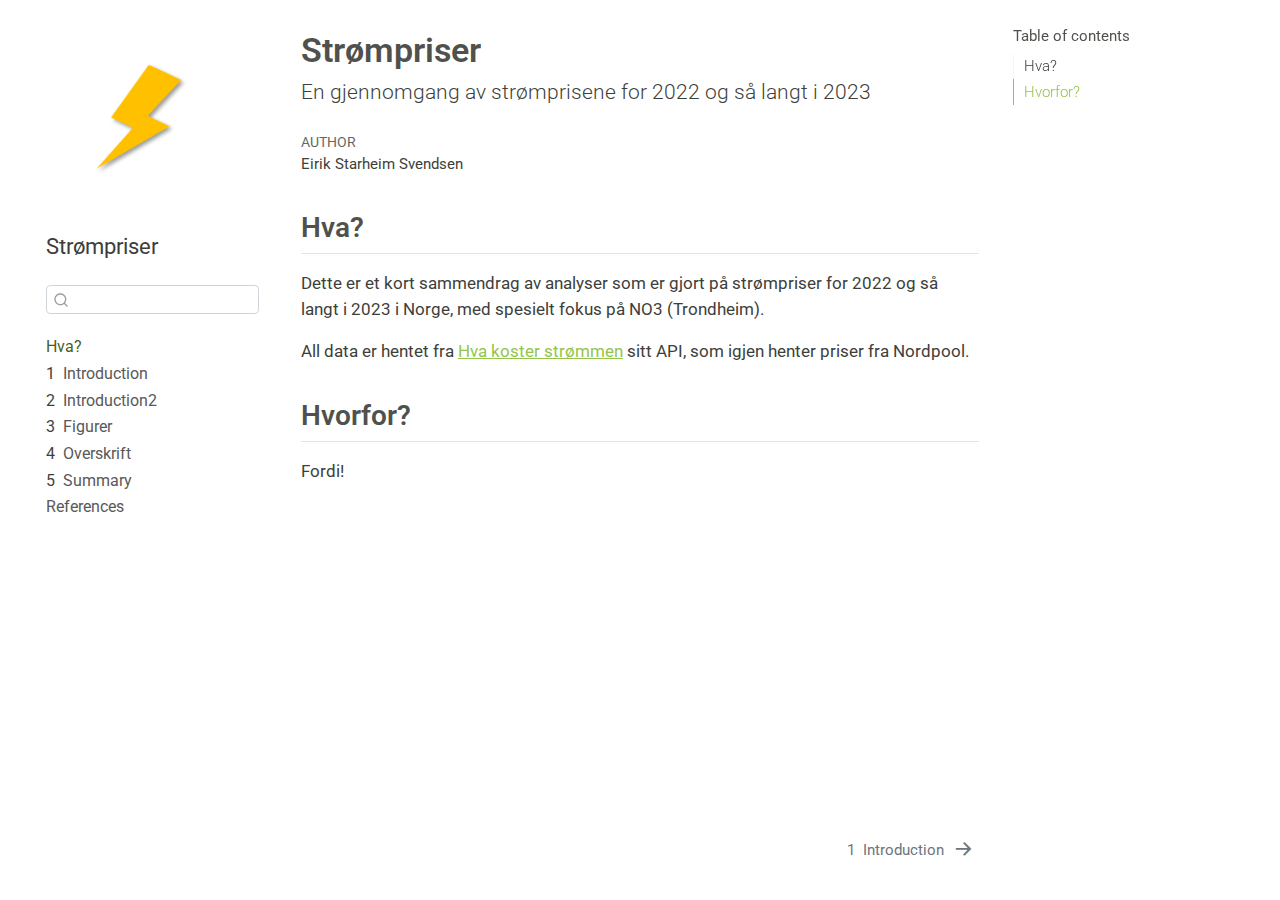
==== docs/index.html @ 147bde16 "Initial commit" ====
<!DOCTYPE html>
<html xmlns="http://www.w3.org/1999/xhtml" lang="en" xml:lang="en"><head>

<meta charset="utf-8">
<meta name="generator" content="quarto-1.3.313">

<meta name="viewport" content="width=device-width, initial-scale=1.0, user-scalable=yes">

<meta name="author" content="Eirik Starheim Svendsen">

<title>Strømpriser</title>
<style>
code{white-space: pre-wrap;}
span.smallcaps{font-variant: small-caps;}
div.columns{display: flex; gap: min(4vw, 1.5em);}
div.column{flex: auto; overflow-x: auto;}
div.hanging-indent{margin-left: 1.5em; text-indent: -1.5em;}
ul.task-list{list-style: none;}
ul.task-list li input[type="checkbox"] {
  width: 0.8em;
  margin: 0 0.8em 0.2em -1em; /* quarto-specific, see https://github.com/quarto-dev/quarto-cli/issues/4556 */ 
  vertical-align: middle;
}
</style>


<script src="site_libs/quarto-nav/quarto-nav.js"></script>
<script src="site_libs/quarto-nav/headroom.min.js"></script>
<script src="site_libs/clipboard/clipboard.min.js"></script>
<script src="site_libs/quarto-search/autocomplete.umd.js"></script>
<script src="site_libs/quarto-search/fuse.min.js"></script>
<script src="site_libs/quarto-search/quarto-search.js"></script>
<meta name="quarto:offset" content="./">
<link href="./intro.html" rel="next">
<script src="site_libs/quarto-html/quarto.js"></script>
<script src="site_libs/quarto-html/popper.min.js"></script>
<script src="site_libs/quarto-html/tippy.umd.min.js"></script>
<script src="site_libs/quarto-html/anchor.min.js"></script>
<link href="site_libs/quarto-html/tippy.css" rel="stylesheet">
<link href="site_libs/quarto-html/quarto-syntax-highlighting.css" rel="stylesheet" id="quarto-text-highlighting-styles">
<script src="site_libs/bootstrap/bootstrap.min.js"></script>
<link href="site_libs/bootstrap/bootstrap-icons.css" rel="stylesheet">
<link href="site_libs/bootstrap/bootstrap.min.css" rel="stylesheet" id="quarto-bootstrap" data-mode="light">
<script id="quarto-search-options" type="application/json">{
  "location": "sidebar",
  "copy-button": false,
  "collapse-after": 3,
  "panel-placement": "start",
  "type": "textbox",
  "limit": 20,
  "language": {
    "search-no-results-text": "No results",
    "search-matching-documents-text": "matching documents",
    "search-copy-link-title": "Copy link to search",
    "search-hide-matches-text": "Hide additional matches",
    "search-more-match-text": "more match in this document",
    "search-more-matches-text": "more matches in this document",
    "search-clear-button-title": "Clear",
    "search-detached-cancel-button-title": "Cancel",
    "search-submit-button-title": "Submit"
  }
}</script>


</head>

<body class="nav-sidebar floating">

<div id="quarto-search-results"></div>
  <header id="quarto-header" class="headroom fixed-top">
  <nav class="quarto-secondary-nav">
    <div class="container-fluid d-flex">
      <button type="button" class="quarto-btn-toggle btn" data-bs-toggle="collapse" data-bs-target="#quarto-sidebar,#quarto-sidebar-glass" aria-controls="quarto-sidebar" aria-expanded="false" aria-label="Toggle sidebar navigation" onclick="if (window.quartoToggleHeadroom) { window.quartoToggleHeadroom(); }">
        <i class="bi bi-layout-text-sidebar-reverse"></i>
      </button>
      <nav class="quarto-page-breadcrumbs" aria-label="breadcrumb"><ol class="breadcrumb"><li class="breadcrumb-item"><a href="./index.html">Hva?</a></li></ol></nav>
      <a class="flex-grow-1" role="button" data-bs-toggle="collapse" data-bs-target="#quarto-sidebar,#quarto-sidebar-glass" aria-controls="quarto-sidebar" aria-expanded="false" aria-label="Toggle sidebar navigation" onclick="if (window.quartoToggleHeadroom) { window.quartoToggleHeadroom(); }">      
      </a>
      <button type="button" class="btn quarto-search-button" aria-label="Search" onclick="window.quartoOpenSearch();">
        <i class="bi bi-search"></i>
      </button>
    </div>
  </nav>
</header>
<!-- content -->
<div id="quarto-content" class="quarto-container page-columns page-rows-contents page-layout-article">
<!-- sidebar -->
  <nav id="quarto-sidebar" class="sidebar collapse collapse-horizontal sidebar-navigation floating overflow-auto">
    <div class="pt-lg-2 mt-2 text-left sidebar-header sidebar-header-stacked">
      <a href="./index.html" class="sidebar-logo-link">
      <img src="./logo.png" alt="" class="sidebar-logo py-0 d-lg-inline d-none">
      </a>
    <div class="sidebar-title mb-0 py-0">
      <a href="./">Strømpriser</a> 
    </div>
      </div>
        <div class="mt-2 flex-shrink-0 align-items-center">
        <div class="sidebar-search">
        <div id="quarto-search" class="" title="Search"></div>
        </div>
        </div>
    <div class="sidebar-menu-container"> 
    <ul class="list-unstyled mt-1">
        <li class="sidebar-item">
  <div class="sidebar-item-container"> 
  <a href="./index.html" class="sidebar-item-text sidebar-link active">
 <span class="menu-text">Hva?</span></a>
  </div>
</li>
        <li class="sidebar-item">
  <div class="sidebar-item-container"> 
  <a href="./intro.html" class="sidebar-item-text sidebar-link">
 <span class="menu-text"><span class="chapter-number">1</span>&nbsp; <span class="chapter-title">Introduction</span></span></a>
  </div>
</li>
        <li class="sidebar-item">
  <div class="sidebar-item-container"> 
  <a href="./intro2.html" class="sidebar-item-text sidebar-link">
 <span class="menu-text"><span class="chapter-number">2</span>&nbsp; <span class="chapter-title">Introduction2</span></span></a>
  </div>
</li>
        <li class="sidebar-item">
  <div class="sidebar-item-container"> 
  <a href="./strom.html" class="sidebar-item-text sidebar-link">
 <span class="menu-text"><span class="chapter-number">3</span>&nbsp; <span class="chapter-title">Figurer</span></span></a>
  </div>
</li>
        <li class="sidebar-item">
  <div class="sidebar-item-container"> 
  <a href="./stream.html" class="sidebar-item-text sidebar-link">
 <span class="menu-text"><span class="chapter-number">4</span>&nbsp; <span class="chapter-title">Overskrift</span></span></a>
  </div>
</li>
        <li class="sidebar-item">
  <div class="sidebar-item-container"> 
  <a href="./summary.html" class="sidebar-item-text sidebar-link">
 <span class="menu-text"><span class="chapter-number">5</span>&nbsp; <span class="chapter-title">Summary</span></span></a>
  </div>
</li>
        <li class="sidebar-item">
  <div class="sidebar-item-container"> 
  <a href="./references.html" class="sidebar-item-text sidebar-link">
 <span class="menu-text">References</span></a>
  </div>
</li>
    </ul>
    </div>
</nav>
<div id="quarto-sidebar-glass" data-bs-toggle="collapse" data-bs-target="#quarto-sidebar,#quarto-sidebar-glass"></div>
<!-- margin-sidebar -->
    <div id="quarto-margin-sidebar" class="sidebar margin-sidebar">
        <nav id="TOC" role="doc-toc" class="toc-active">
    <h2 id="toc-title">Table of contents</h2>
   
  <ul>
  <li><a href="#hva" id="toc-hva" class="nav-link active" data-scroll-target="#hva">Hva?</a></li>
  <li><a href="#hvorfor" id="toc-hvorfor" class="nav-link" data-scroll-target="#hvorfor">Hvorfor?</a></li>
  </ul>
</nav>
    </div>
<!-- main -->
<main class="content" id="quarto-document-content">

<header id="title-block-header" class="quarto-title-block default">
<div class="quarto-title">
<h1 class="title">Strømpriser</h1>
<p class="subtitle lead">En gjennomgang av strømprisene for 2022 og så langt i 2023</p>
</div>



<div class="quarto-title-meta">

    <div>
    <div class="quarto-title-meta-heading">Author</div>
    <div class="quarto-title-meta-contents">
             <p>Eirik Starheim Svendsen </p>
          </div>
  </div>
    
  
    
  </div>
  

</header>

<section id="hva" class="level2 unnumbered">
<h2 class="unnumbered anchored" data-anchor-id="hva">Hva?</h2>
<p>Dette er et kort sammendrag av analyser som er gjort på strømpriser for 2022 og så langt i 2023 i Norge, med spesielt fokus på NO3 (Trondheim).</p>
<p>All data er hentet fra <a href="www.hvakosterstrommen.no">Hva koster strømmen</a> sitt API, som igjen henter priser fra Nordpool.</p>
</section>
<section id="hvorfor" class="level2">
<h2 class="anchored" data-anchor-id="hvorfor">Hvorfor?</h2>
<p>Fordi!</p>


</section>

</main> <!-- /main -->
<script id="quarto-html-after-body" type="application/javascript">
window.document.addEventListener("DOMContentLoaded", function (event) {
  const toggleBodyColorMode = (bsSheetEl) => {
    const mode = bsSheetEl.getAttribute("data-mode");
    const bodyEl = window.document.querySelector("body");
    if (mode === "dark") {
      bodyEl.classList.add("quarto-dark");
      bodyEl.classList.remove("quarto-light");
    } else {
      bodyEl.classList.add("quarto-light");
      bodyEl.classList.remove("quarto-dark");
    }
  }
  const toggleBodyColorPrimary = () => {
    const bsSheetEl = window.document.querySelector("link#quarto-bootstrap");
    if (bsSheetEl) {
      toggleBodyColorMode(bsSheetEl);
    }
  }
  toggleBodyColorPrimary();  
  const icon = "";
  const anchorJS = new window.AnchorJS();
  anchorJS.options = {
    placement: 'right',
    icon: icon
  };
  anchorJS.add('.anchored');
  const isCodeAnnotation = (el) => {
    for (const clz of el.classList) {
      if (clz.startsWith('code-annotation-')) {                     
        return true;
      }
    }
    return false;
  }
  const clipboard = new window.ClipboardJS('.code-copy-button', {
    text: function(trigger) {
      const codeEl = trigger.previousElementSibling.cloneNode(true);
      for (const childEl of codeEl.children) {
        if (isCodeAnnotation(childEl)) {
          childEl.remove();
        }
      }
      return codeEl.innerText;
    }
  });
  clipboard.on('success', function(e) {
    // button target
    const button = e.trigger;
    // don't keep focus
    button.blur();
    // flash "checked"
    button.classList.add('code-copy-button-checked');
    var currentTitle = button.getAttribute("title");
    button.setAttribute("title", "Copied!");
    let tooltip;
    if (window.bootstrap) {
      button.setAttribute("data-bs-toggle", "tooltip");
      button.setAttribute("data-bs-placement", "left");
      button.setAttribute("data-bs-title", "Copied!");
      tooltip = new bootstrap.Tooltip(button, 
        { trigger: "manual", 
          customClass: "code-copy-button-tooltip",
          offset: [0, -8]});
      tooltip.show();    
    }
    setTimeout(function() {
      if (tooltip) {
        tooltip.hide();
        button.removeAttribute("data-bs-title");
        button.removeAttribute("data-bs-toggle");
        button.removeAttribute("data-bs-placement");
      }
      button.setAttribute("title", currentTitle);
      button.classList.remove('code-copy-button-checked');
    }, 1000);
    // clear code selection
    e.clearSelection();
  });
  function tippyHover(el, contentFn) {
    const config = {
      allowHTML: true,
      content: contentFn,
      maxWidth: 500,
      delay: 100,
      arrow: false,
      appendTo: function(el) {
          return el.parentElement;
      },
      interactive: true,
      interactiveBorder: 10,
      theme: 'quarto',
      placement: 'bottom-start'
    };
    window.tippy(el, config); 
  }
  const noterefs = window.document.querySelectorAll('a[role="doc-noteref"]');
  for (var i=0; i<noterefs.length; i++) {
    const ref = noterefs[i];
    tippyHover(ref, function() {
      // use id or data attribute instead here
      let href = ref.getAttribute('data-footnote-href') || ref.getAttribute('href');
      try { href = new URL(href).hash; } catch {}
      const id = href.replace(/^#\/?/, "");
      const note = window.document.getElementById(id);
      return note.innerHTML;
    });
  }
      let selectedAnnoteEl;
      const selectorForAnnotation = ( cell, annotation) => {
        let cellAttr = 'data-code-cell="' + cell + '"';
        let lineAttr = 'data-code-annotation="' +  annotation + '"';
        const selector = 'span[' + cellAttr + '][' + lineAttr + ']';
        return selector;
      }
      const selectCodeLines = (annoteEl) => {
        const doc = window.document;
        const targetCell = annoteEl.getAttribute("data-target-cell");
        const targetAnnotation = annoteEl.getAttribute("data-target-annotation");
        const annoteSpan = window.document.querySelector(selectorForAnnotation(targetCell, targetAnnotation));
        const lines = annoteSpan.getAttribute("data-code-lines").split(",");
        const lineIds = lines.map((line) => {
          return targetCell + "-" + line;
        })
        let top = null;
        let height = null;
        let parent = null;
        if (lineIds.length > 0) {
            //compute the position of the single el (top and bottom and make a div)
            const el = window.document.getElementById(lineIds[0]);
            top = el.offsetTop;
            height = el.offsetHeight;
            parent = el.parentElement.parentElement;
          if (lineIds.length > 1) {
            const lastEl = window.document.getElementById(lineIds[lineIds.length - 1]);
            const bottom = lastEl.offsetTop + lastEl.offsetHeight;
            height = bottom - top;
          }
          if (top !== null && height !== null && parent !== null) {
            // cook up a div (if necessary) and position it 
            let div = window.document.getElementById("code-annotation-line-highlight");
            if (div === null) {
              div = window.document.createElement("div");
              div.setAttribute("id", "code-annotation-line-highlight");
              div.style.position = 'absolute';
              parent.appendChild(div);
            }
            div.style.top = top - 2 + "px";
            div.style.height = height + 4 + "px";
            let gutterDiv = window.document.getElementById("code-annotation-line-highlight-gutter");
            if (gutterDiv === null) {
              gutterDiv = window.document.createElement("div");
              gutterDiv.setAttribute("id", "code-annotation-line-highlight-gutter");
              gutterDiv.style.position = 'absolute';
              const codeCell = window.document.getElementById(targetCell);
              const gutter = codeCell.querySelector('.code-annotation-gutter');
              gutter.appendChild(gutterDiv);
            }
            gutterDiv.style.top = top - 2 + "px";
            gutterDiv.style.height = height + 4 + "px";
          }
          selectedAnnoteEl = annoteEl;
        }
      };
      const unselectCodeLines = () => {
        const elementsIds = ["code-annotation-line-highlight", "code-annotation-line-highlight-gutter"];
        elementsIds.forEach((elId) => {
          const div = window.document.getElementById(elId);
          if (div) {
            div.remove();
          }
        });
        selectedAnnoteEl = undefined;
      };
      // Attach click handler to the DT
      const annoteDls = window.document.querySelectorAll('dt[data-target-cell]');
      for (const annoteDlNode of annoteDls) {
        annoteDlNode.addEventListener('click', (event) => {
          const clickedEl = event.target;
          if (clickedEl !== selectedAnnoteEl) {
            unselectCodeLines();
            const activeEl = window.document.querySelector('dt[data-target-cell].code-annotation-active');
            if (activeEl) {
              activeEl.classList.remove('code-annotation-active');
            }
            selectCodeLines(clickedEl);
            clickedEl.classList.add('code-annotation-active');
          } else {
            // Unselect the line
            unselectCodeLines();
            clickedEl.classList.remove('code-annotation-active');
          }
        });
      }
  const findCites = (el) => {
    const parentEl = el.parentElement;
    if (parentEl) {
      const cites = parentEl.dataset.cites;
      if (cites) {
        return {
          el,
          cites: cites.split(' ')
        };
      } else {
        return findCites(el.parentElement)
      }
    } else {
      return undefined;
    }
  };
  var bibliorefs = window.document.querySelectorAll('a[role="doc-biblioref"]');
  for (var i=0; i<bibliorefs.length; i++) {
    const ref = bibliorefs[i];
    const citeInfo = findCites(ref);
    if (citeInfo) {
      tippyHover(citeInfo.el, function() {
        var popup = window.document.createElement('div');
        citeInfo.cites.forEach(function(cite) {
          var citeDiv = window.document.createElement('div');
          citeDiv.classList.add('hanging-indent');
          citeDiv.classList.add('csl-entry');
          var biblioDiv = window.document.getElementById('ref-' + cite);
          if (biblioDiv) {
            citeDiv.innerHTML = biblioDiv.innerHTML;
          }
          popup.appendChild(citeDiv);
        });
        return popup.innerHTML;
      });
    }
  }
});
</script>
<nav class="page-navigation">
  <div class="nav-page nav-page-previous">
  </div>
  <div class="nav-page nav-page-next">
      <a href="./intro.html" class="pagination-link">
        <span class="nav-page-text"><span class="chapter-number">1</span>&nbsp; <span class="chapter-title">Introduction</span></span> <i class="bi bi-arrow-right-short"></i>
      </a>
  </div>
</nav>
</div> <!-- /content -->



</body></html>
---- docs/site_libs/quarto-html/tippy.css ----
.tippy-box[data-animation=fade][data-state=hidden]{opacity:0}[data-tippy-root]{max-width:calc(100vw - 10px)}.tippy-box{position:relative;background-color:#333;color:#fff;border-radius:4px;font-size:14px;line-height:1.4;white-space:normal;outline:0;transition-property:transform,visibility,opacity}.tippy-box[data-placement^=top]>.tippy-arrow{bottom:0}.tippy-box[data-placement^=top]>.tippy-arrow:before{bottom:-7px;left:0;border-width:8px 8px 0;border-top-color:initial;transform-origin:center top}.tippy-box[data-placement^=bottom]>.tippy-arrow{top:0}.tippy-box[data-placement^=bottom]>.tippy-arrow:before{top:-7px;left:0;border-width:0 8px 8px;border-bottom-color:initial;transform-origin:center bottom}.tippy-box[data-placement^=left]>.tippy-arrow{right:0}.tippy-box[data-placement^=left]>.tippy-arrow:before{border-width:8px 0 8px 8px;border-left-color:initial;right:-7px;transform-origin:center left}.tippy-box[data-placement^=right]>.tippy-arrow{left:0}.tippy-box[data-placement^=right]>.tippy-arrow:before{left:-7px;border-width:8px 8px 8px 0;border-right-color:initial;transform-origin:center right}.tippy-box[data-inertia][data-state=visible]{transition-timing-function:cubic-bezier(.54,1.5,.38,1.11)}.tippy-arrow{width:16px;height:16px;color:#333}.tippy-arrow:before{content:"";position:absolute;border-color:transparent;border-style:solid}.tippy-content{position:relative;padding:5px 9px;z-index:1}
---- docs/site_libs/quarto-html/quarto-syntax-highlighting.css ----
/* quarto syntax highlight colors */
:root {
  --quarto-hl-ot-color: #003B4F;
  --quarto-hl-at-color: #657422;
  --quarto-hl-ss-color: #20794D;
  --quarto-hl-an-color: #5E5E5E;
  --quarto-hl-fu-color: #4758AB;
  --quarto-hl-st-color: #20794D;
  --quarto-hl-cf-color: #003B4F;
  --quarto-hl-op-color: #5E5E5E;
  --quarto-hl-er-color: #AD0000;
  --quarto-hl-bn-color: #AD0000;
  --quarto-hl-al-color: #AD0000;
  --quarto-hl-va-color: #111111;
  --quarto-hl-bu-color: inherit;
  --quarto-hl-ex-color: inherit;
  --quarto-hl-pp-color: #AD0000;
  --quarto-hl-in-color: #5E5E5E;
  --quarto-hl-vs-color: #20794D;
  --quarto-hl-wa-color: #5E5E5E;
  --quarto-hl-do-color: #5E5E5E;
  --quarto-hl-im-color: #00769E;
  --quarto-hl-ch-color: #20794D;
  --quarto-hl-dt-color: #AD0000;
  --quarto-hl-fl-color: #AD0000;
  --quarto-hl-co-color: #5E5E5E;
  --quarto-hl-cv-color: #5E5E5E;
  --quarto-hl-cn-color: #8f5902;
  --quarto-hl-sc-color: #5E5E5E;
  --quarto-hl-dv-color: #AD0000;
  --quarto-hl-kw-color: #003B4F;
}

/* other quarto variables */
:root {
  --quarto-font-monospace: SFMono-Regular, Menlo, Monaco, Consolas, "Liberation Mono", "Courier New", monospace;
}

pre > code.sourceCode > span {
  color: #003B4F;
}

code span {
  color: #003B4F;
}

code.sourceCode > span {
  color: #003B4F;
}

div.sourceCode,
div.sourceCode pre.sourceCode {
  color: #003B4F;
}

code span.ot {
  color: #003B4F;
  font-style: inherit;
}

code span.at {
  color: #657422;
  font-style: inherit;
}

code span.ss {
  color: #20794D;
  font-style: inherit;
}

code span.an {
  color: #5E5E5E;
  font-style: inherit;
}

code span.fu {
  color: #4758AB;
  font-style: inherit;
}

code span.st {
  color: #20794D;
  font-style: inherit;
}

code span.cf {
  color: #003B4F;
  font-style: inherit;
}

code span.op {
  color: #5E5E5E;
  font-style: inherit;
}

code span.er {
  color: #AD0000;
  font-style: inherit;
}

code span.bn {
  color: #AD0000;
  font-style: inherit;
}

code span.al {
  color: #AD0000;
  font-style: inherit;
}

code span.va {
  color: #111111;
  font-style: inherit;
}

code span.bu {
  font-style: inherit;
}

code span.ex {
  font-style: inherit;
}

code span.pp {
  color: #AD0000;
  font-style: inherit;
}

code span.in {
  color: #5E5E5E;
  font-style: inherit;
}

code span.vs {
  color: #20794D;
  font-style: inherit;
}

code span.wa {
  color: #5E5E5E;
  font-style: italic;
}

code span.do {
  color: #5E5E5E;
  font-style: italic;
}

code span.im {
  color: #00769E;
  font-style: inherit;
}

code span.ch {
  color: #20794D;
  font-style: inherit;
}

code span.dt {
  color: #AD0000;
  font-style: inherit;
}

code span.fl {
  color: #AD0000;
  font-style: inherit;
}

code span.co {
  color: #5E5E5E;
  font-style: inherit;
}

code span.cv {
  color: #5E5E5E;
  font-style: italic;
}

code span.cn {
  color: #8f5902;
  font-style: inherit;
}

code span.sc {
  color: #5E5E5E;
  font-style: inherit;
}

code span.dv {
  color: #AD0000;
  font-style: inherit;
}

code span.kw {
  color: #003B4F;
  font-style: inherit;
}

.prevent-inlining {
  content: "</";
}

/*# sourceMappingURL=debc5d5d77c3f9108843748ff7464032.css.map */
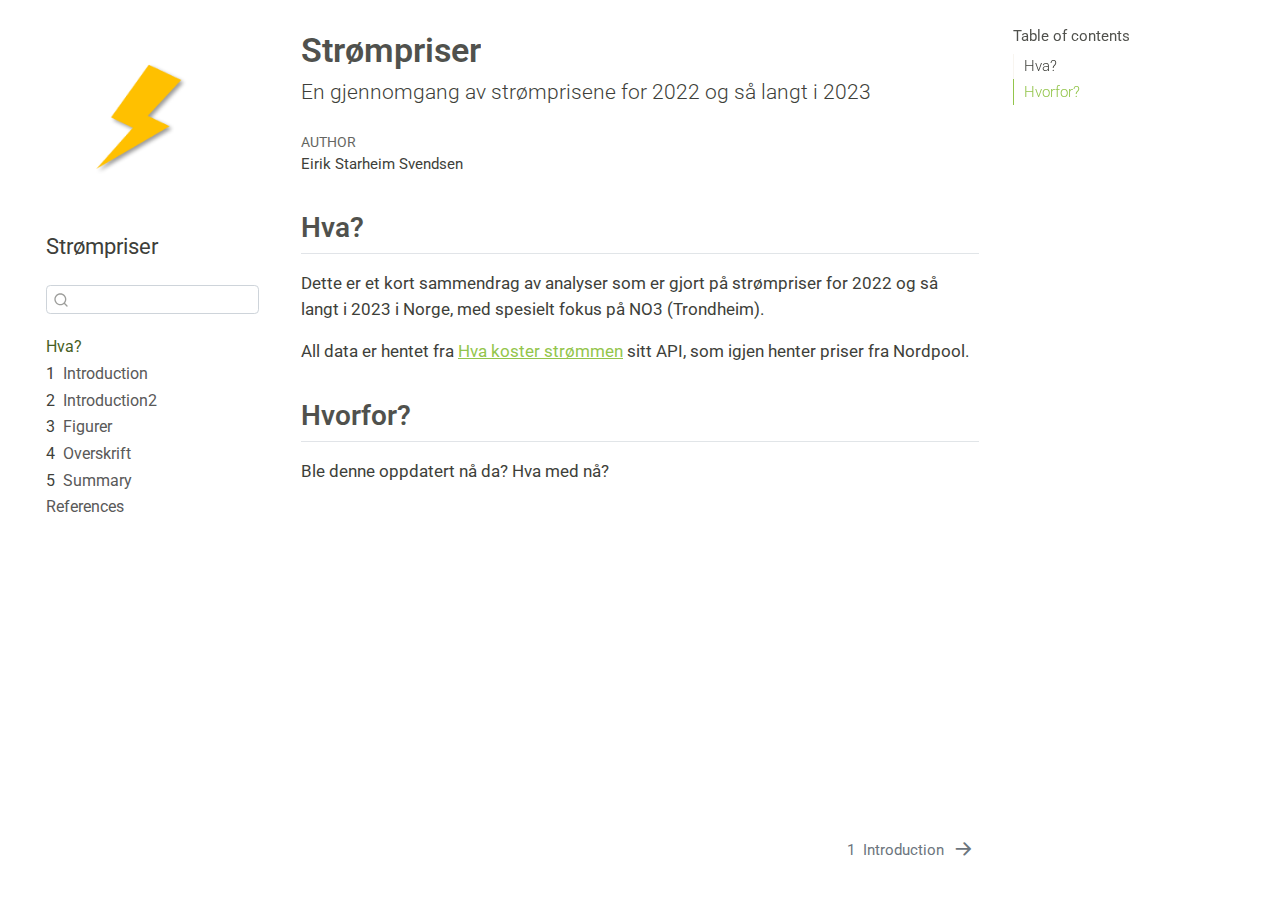
==== commit 96c17e4e: "Second commit" ====
--- a/docs/index.html
+++ b/docs/index.html
@@ -192,7 +192,7 @@
 </section>
 <section id="hvorfor" class="level2">
 <h2 class="anchored" data-anchor-id="hvorfor">Hvorfor?</h2>
-<p>Fordi!</p>
+<p>Ble denne oppdatert nå da? Hva med nå?</p>
 
 
 </section>
